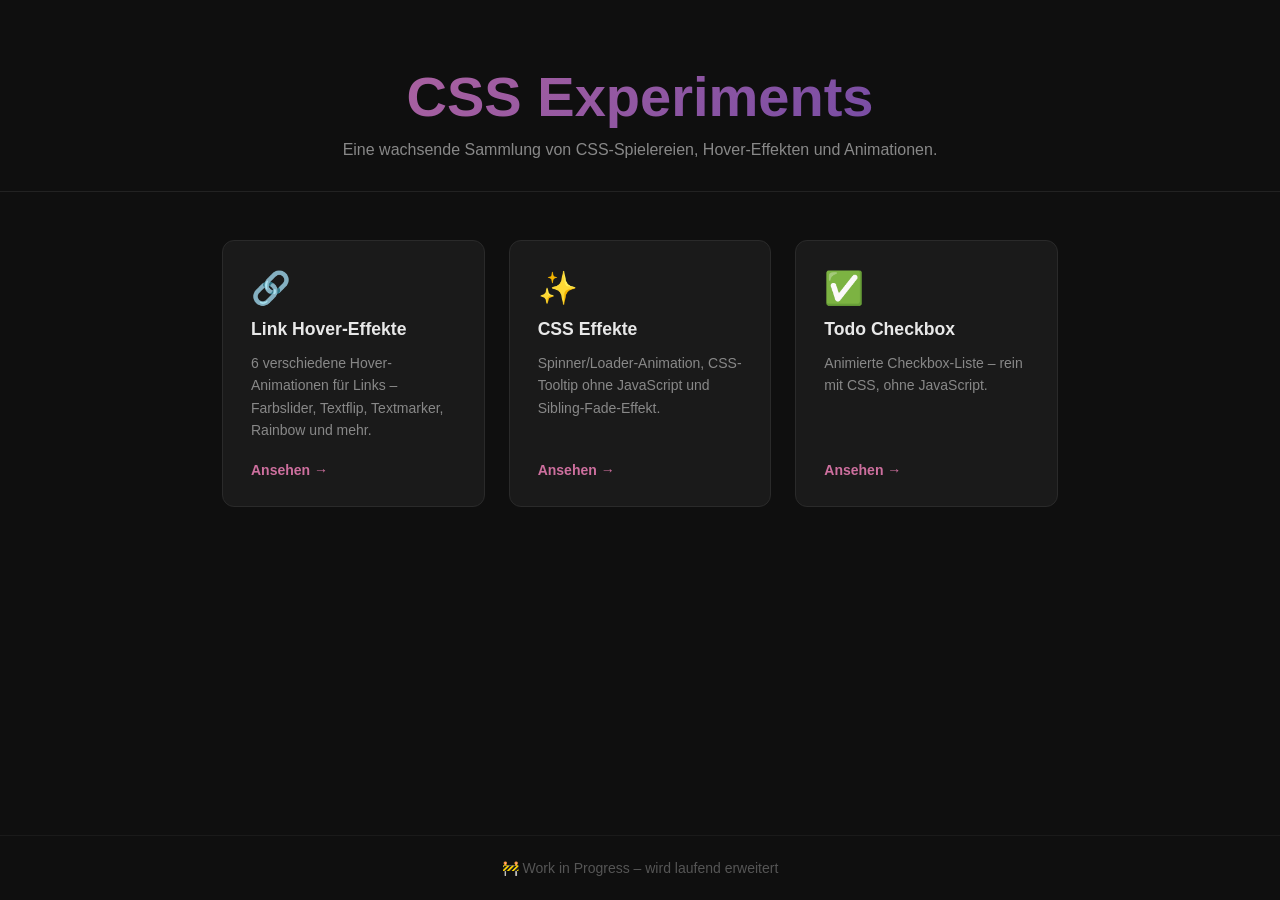
==== index.html @ 3a126f8c "CSS Experiments" ====
<!DOCTYPE html>
<html lang="de">
<head>
    <meta charset="UTF-8">
    <meta name="viewport" content="width=device-width, initial-scale=1.0">
    <title>CSS Experiments</title>
    <link rel="stylesheet" href="index.css">
</head>
<body>

    <header>
        <h1>CSS Experiments</h1>
        <p>Eine wachsende Sammlung von CSS-Spielereien, Hover-Effekten und Animationen.</p>
    </header>

    <main>
        <ul class="card-grid">

            <li class="card">
                <div class="card-icon">🔗</div>
                <h2>Link Hover-Effekte</h2>
                <p>6 verschiedene Hover-Animationen für Links – Farbslider, Textflip, Textmarker, Rainbow und mehr.</p>
                <a href="link-effects/index.html" class="card-link">Ansehen →</a>
            </li>

            <li class="card">
                <div class="card-icon">✨</div>
                <h2>CSS Effekte</h2>
                <p>Spinner/Loader-Animation, CSS-Tooltip ohne JavaScript und Sibling-Fade-Effekt.</p>
                <a href="effects/index.html" class="card-link">Ansehen →</a>
            </li>

            <li class="card">
                <div class="card-icon">✅</div>
                <h2>Todo Checkbox</h2>
                <p>Animierte Checkbox-Liste – rein mit CSS, ohne JavaScript.</p>
                <a href="todo/index.html" class="card-link">Ansehen →</a>
            </li>

        </ul>
    </main>

    <footer>
        <p>🚧 Work in Progress – wird laufend erweitert</p>
    </footer>

</body>
</html>
---- index.css ----
@charset "UTF-8";

* {
    margin: 0;
    box-sizing: border-box;
}

html {
    font-size: 100%;
    scroll-behavior: smooth;
}

body {
    font-family: Arial, Helvetica, sans-serif;
    background-color: #0f0f0f;
    color: #e8e8e8;
    min-height: 100vh;
    display: flex;
    flex-direction: column;
}

/* -------------- */
/* Header */
/* -------------- */

header {
    padding: 4rem 2rem 2rem;
    text-align: center;
    border-bottom: 1px solid #222;
}

header h1 {
    font-size: clamp(2rem, 5vw, 3.5rem);
    margin-bottom: 0.75rem;
    background: linear-gradient(135deg, #cd6f9e, #553fa6);
    background-clip: text;
    -webkit-background-clip: text;
    -webkit-text-fill-color: transparent;
}

header p {
    font-size: 1rem;
    color: #888;
}

/* -------------- */
/* Main */
/* -------------- */

main {
    flex: 1;
    padding: 3rem 2rem;
    max-width: 900px;
    margin: 0 auto;
    width: 100%;
}

/* -------------- */
/* Card Grid */
/* -------------- */

.card-grid {
    list-style: none;
    padding: 0;
    display: grid;
    grid-template-columns: repeat(auto-fill, minmax(240px, 1fr));
    gap: 1.5rem;
}

.card {
    background-color: #1a1a1a;
    border: 1px solid #2a2a2a;
    border-radius: 12px;
    padding: 1.75rem;
    display: flex;
    flex-direction: column;
    gap: 0.75rem;
    transition: border-color 0.3s ease, transform 0.3s ease;
}

.card:hover {
    border-color: #553fa6;
    transform: translateY(-4px);
}

.card-icon {
    font-size: 2rem;
}

.card h2 {
    font-size: 1.1rem;
    color: #e8e8e8;
}

.card p {
    font-size: 0.875rem;
    color: #888;
    line-height: 1.6;
    flex: 1;
}

.card-link {
    display: inline-block;
    margin-top: 0.5rem;
    color: #cd6f9e;
    text-decoration: none;
    font-weight: 700;
    font-size: 0.875rem;
    transition: color 0.3s ease;
}

.card-link:hover {
    color: #553fa6;
}

/* -------------- */
/* Footer */
/* -------------- */

footer {
    text-align: center;
    padding: 1.5rem;
    color: #555;
    font-size: 0.875rem;
    border-top: 1px solid #1a1a1a;
}
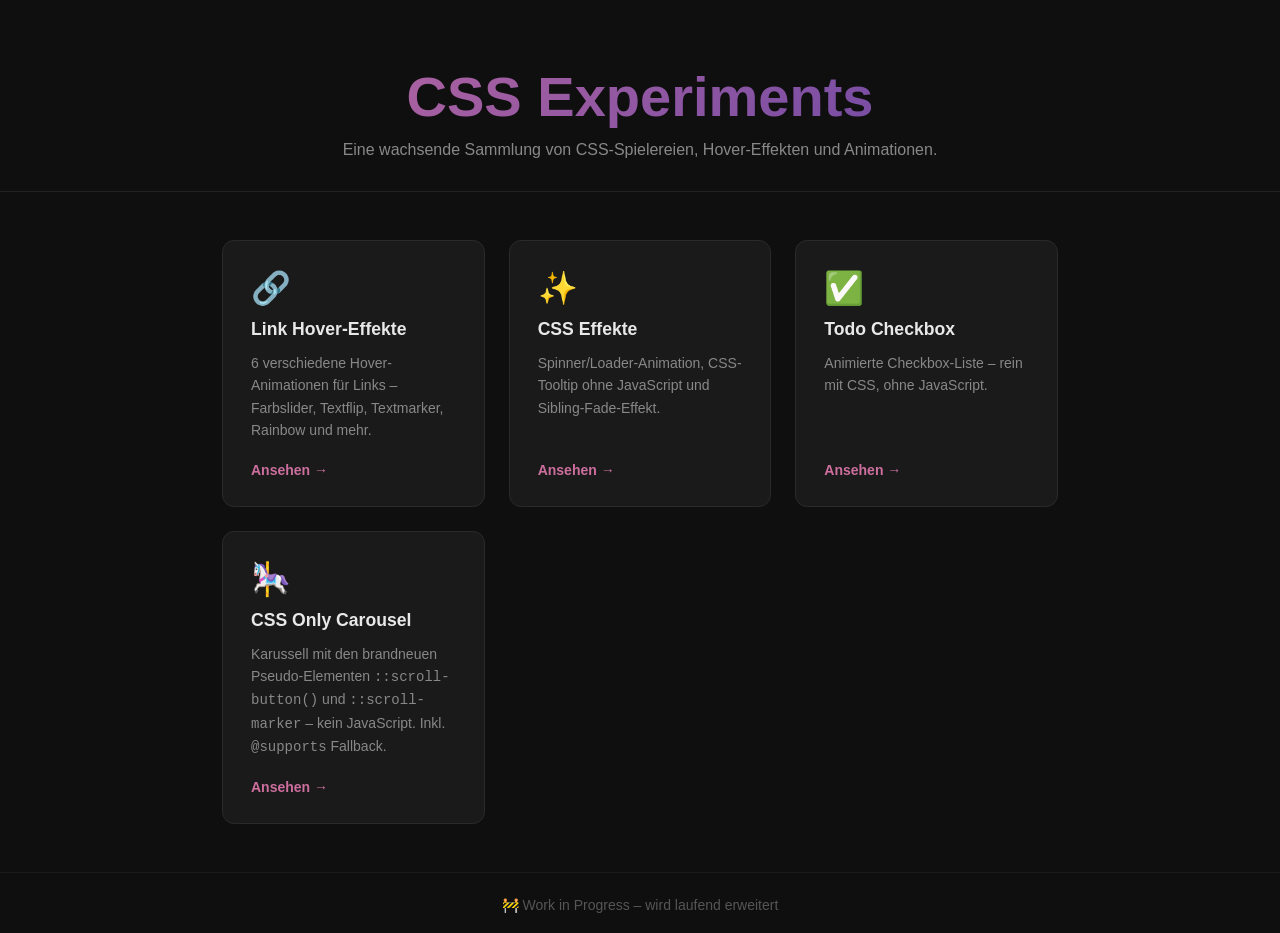
==== commit 16e6e388: "CSS Only Carousel" ====
--- a/index.html
+++ b/index.html
@@ -37,6 +37,13 @@
                 <a href="todo/index.html" class="card-link">Ansehen →</a>
             </li>
 
+            <li class="card">
+                <div class="card-icon">🎠</div>
+                <h2>CSS Only Carousel</h2>
+                <p>Karussell mit den brandneuen Pseudo-Elementen <code>::scroll-button()</code> und <code>::scroll-marker</code> – kein JavaScript. Inkl. <code>@supports</code> Fallback.</p>
+                <a href="carousel/index.html" class="card-link">Ansehen →</a>
+            </li>
+
         </ul>
     </main>
 
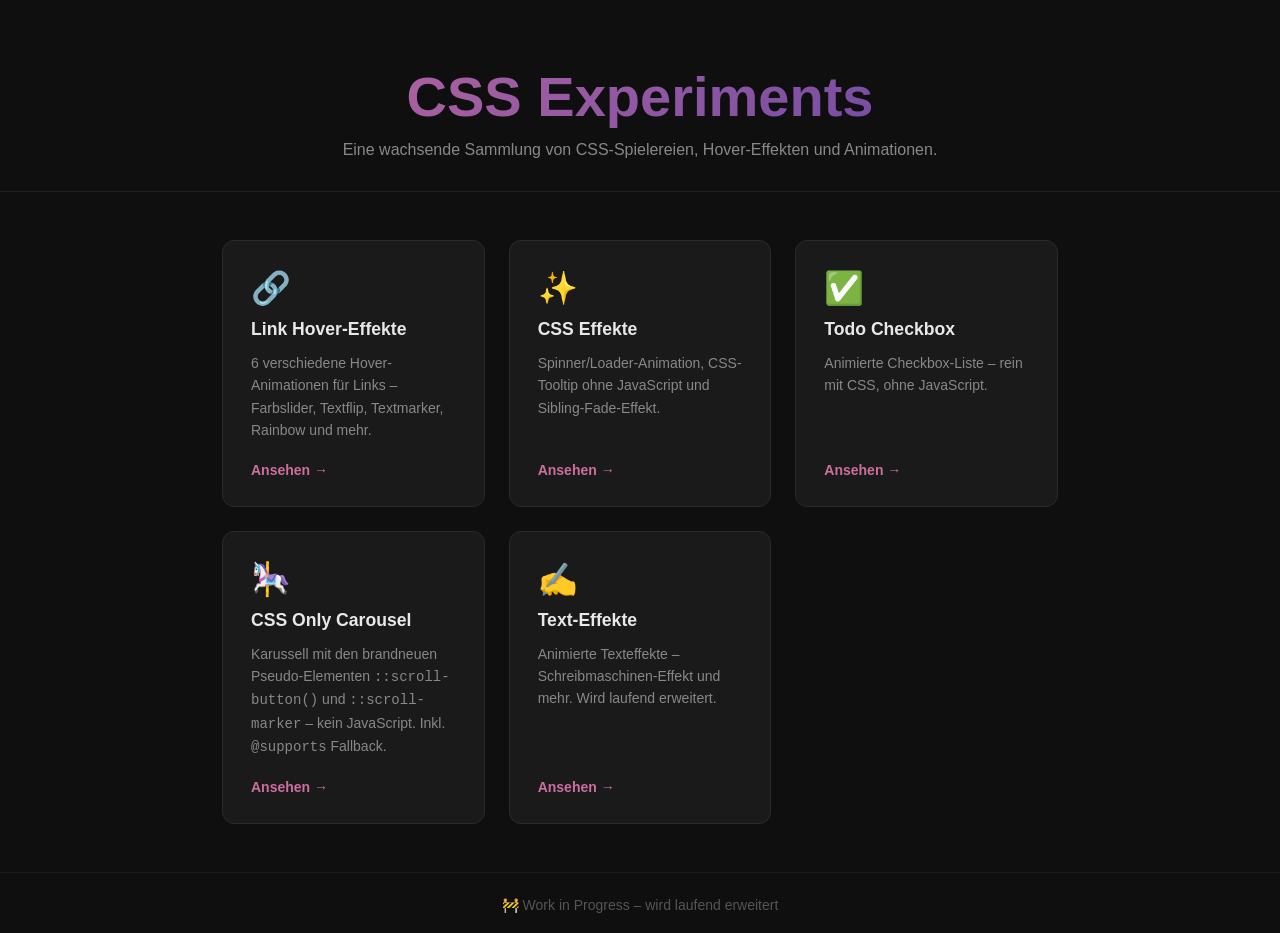
==== commit 628581d1: "Text-Effekte" ====
--- a/index.html
+++ b/index.html
@@ -44,6 +44,13 @@
                 <a href="carousel/index.html" class="card-link">Ansehen →</a>
             </li>
 
+            <li class="card">
+                <div class="card-icon">✍️</div>
+                <h2>Text-Effekte</h2>
+                <p>Animierte Texteffekte – Schreibmaschinen-Effekt und mehr. Wird laufend erweitert.</p>
+                <a href="text-effekte/index.html" class="card-link">Ansehen →</a>
+            </li>
+
         </ul>
     </main>
 
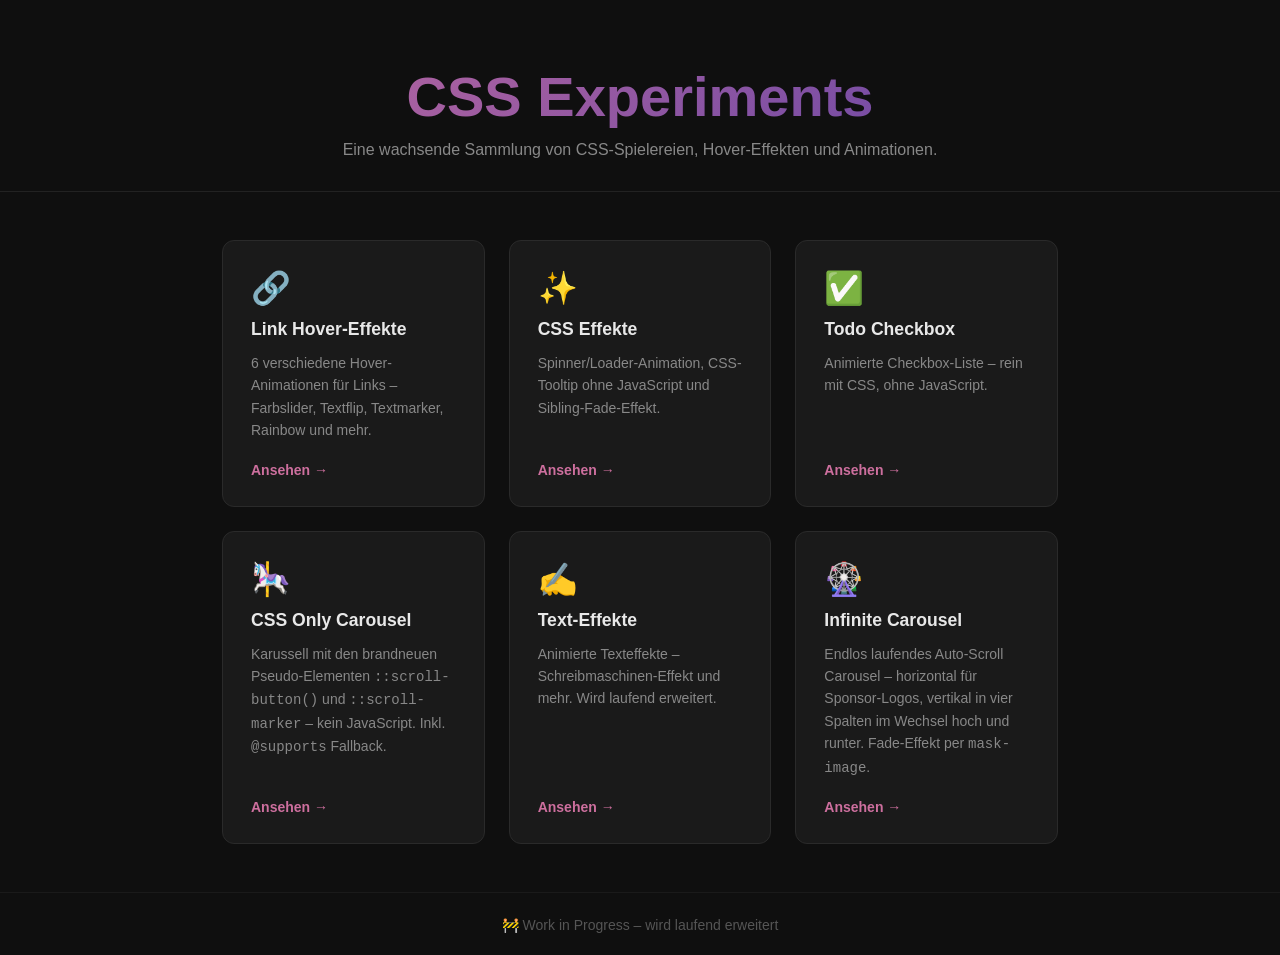
==== commit a88b6554: "Infinite Carousel" ====
--- a/index.html
+++ b/index.html
@@ -51,6 +51,13 @@
                 <a href="text-effekte/index.html" class="card-link">Ansehen →</a>
             </li>
 
+            <li class="card">
+                <div class="card-icon">🎡</div>
+                <h2>Infinite Carousel</h2>
+                <p>Endlos laufendes Auto-Scroll Carousel – horizontal für Sponsor-Logos, vertikal in vier Spalten im Wechsel hoch und runter. Fade-Effekt per <code>mask-image</code>.</p>
+                <a href="infinite-carousel/index.html" class="card-link">Ansehen →</a>
+            </li>
+
         </ul>
     </main>
 
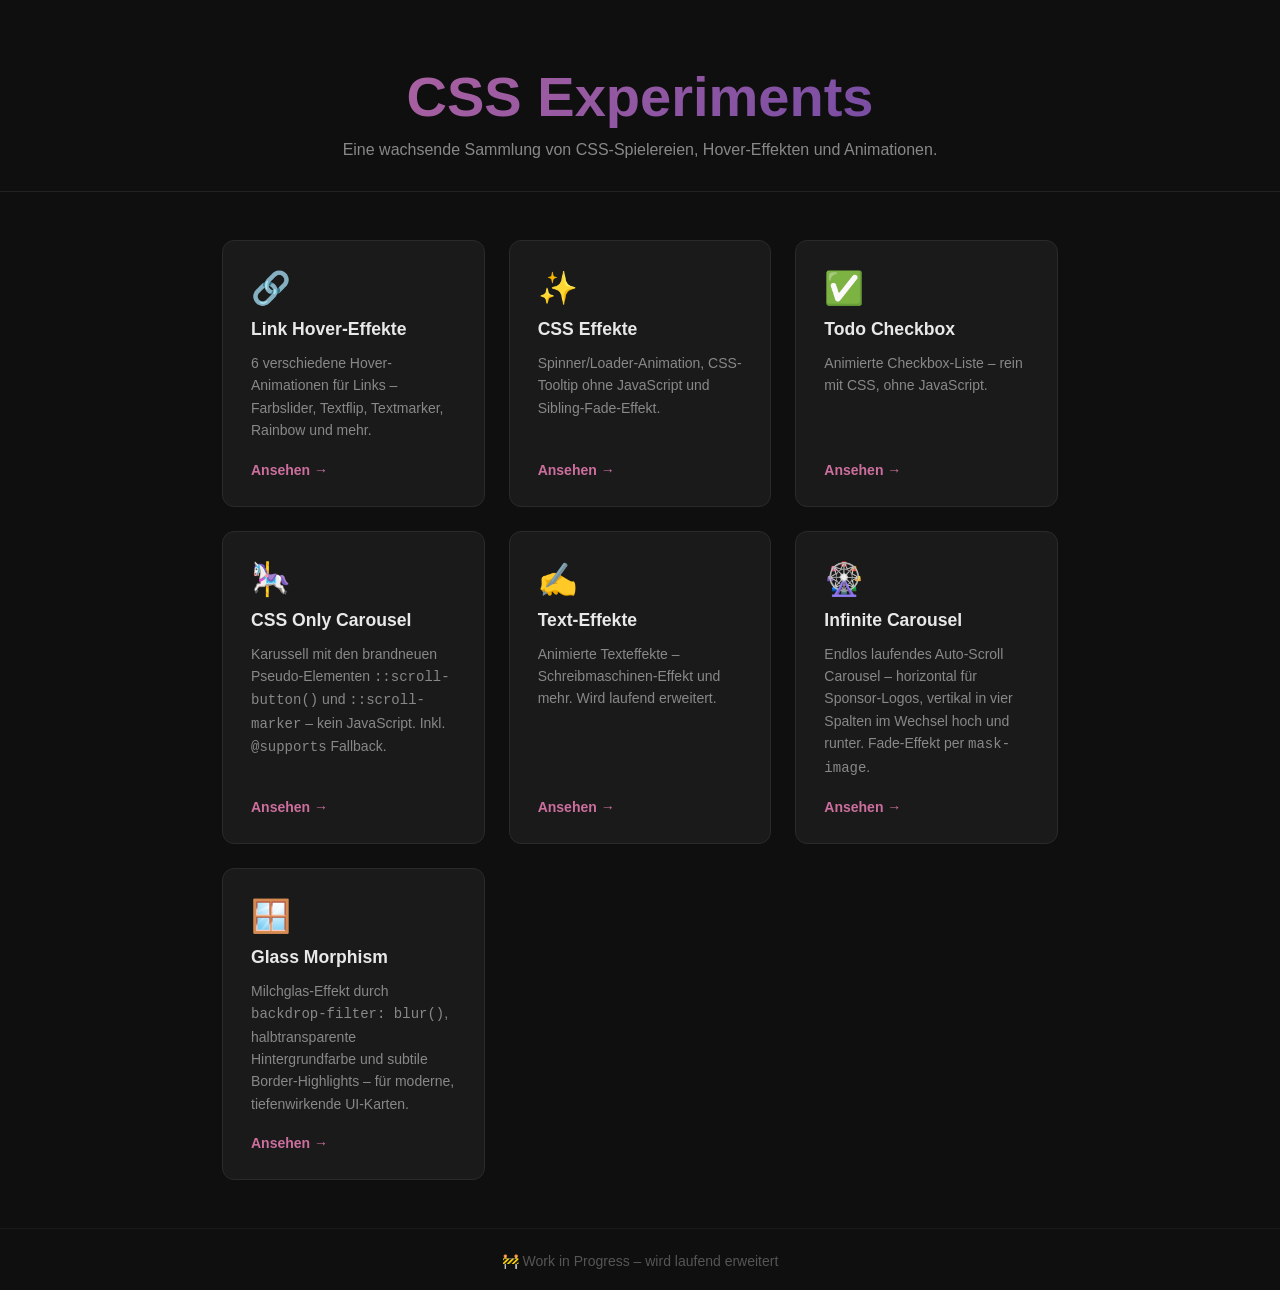
==== commit eeadb0c9: "add Glass Morphism Effect" ====
--- a/index.html
+++ b/index.html
@@ -57,6 +57,12 @@
                 <p>Endlos laufendes Auto-Scroll Carousel – horizontal für Sponsor-Logos, vertikal in vier Spalten im Wechsel hoch und runter. Fade-Effekt per <code>mask-image</code>.</p>
                 <a href="infinite-carousel/index.html" class="card-link">Ansehen →</a>
             </li>
+            <li class="card">
+                 <div class="card-icon">🪟</div>
+                <h2>Glass Morphism</h2>
+                <p>Milchglas-Effekt durch <code>backdrop-filter: blur()</code>, halbtransparente Hintergrundfarbe und subtile Border-Highlights – für moderne, tiefenwirkende UI-Karten.</p>
+                <a href="glass-effect/index.html" class="card-link">Ansehen →</a>
+            </li>
 
         </ul>
     </main>
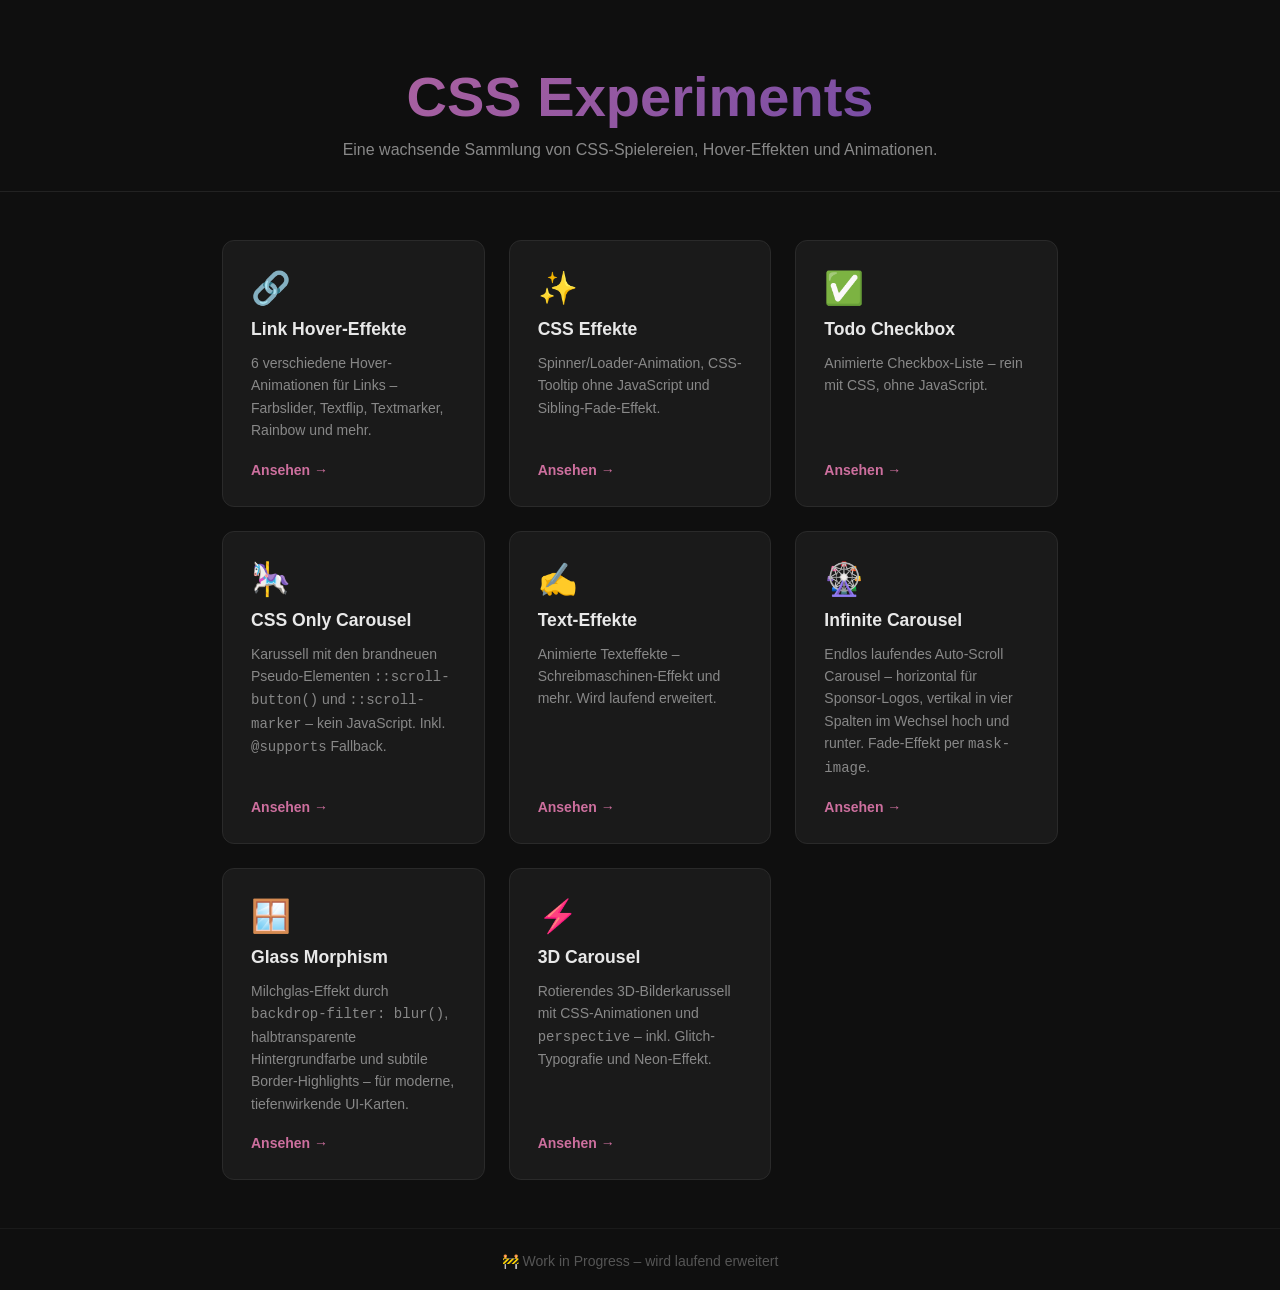
==== commit 7cfaa499: "add 3D Carousel experiment" ====
--- a/index.html
+++ b/index.html
@@ -63,6 +63,12 @@
                 <p>Milchglas-Effekt durch <code>backdrop-filter: blur()</code>, halbtransparente Hintergrundfarbe und subtile Border-Highlights – für moderne, tiefenwirkende UI-Karten.</p>
                 <a href="glass-effect/index.html" class="card-link">Ansehen →</a>
             </li>
+            <li class="card">
+                <div class="card-icon neon">⚡</div>
+                <h2>3D Carousel</h2>
+                <p>Rotierendes 3D-Bilderkarussell mit CSS-Animationen und <code>perspective</code> – inkl. Glitch-Typografie und Neon-Effekt.</p>
+            <a href="3D-Carousel/index.html" class="card-link">Ansehen →</a>
+</li>
 
         </ul>
     </main>
--- a/index.css
+++ b/index.css
@@ -87,6 +87,10 @@
     font-size: 2rem;
 }
 
+.card-icon.neon {
+    filter: hue-rotate(300deg) saturate(5);
+}
+
 .card h2 {
     font-size: 1.1rem;
     color: #e8e8e8;
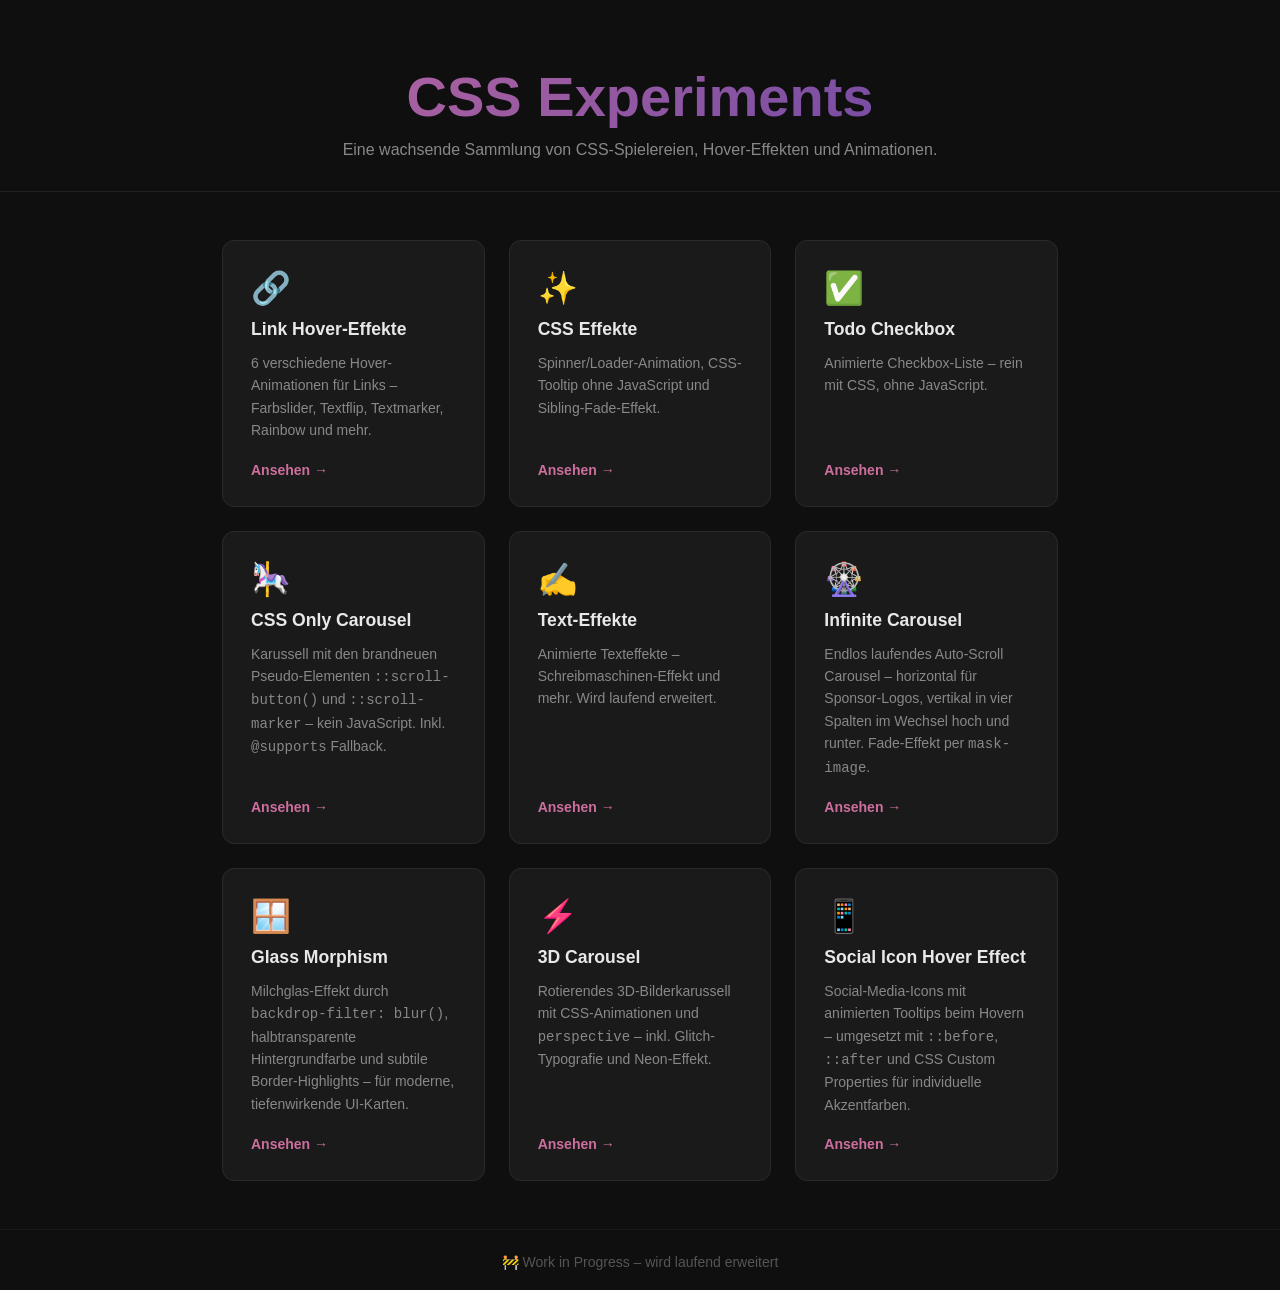
==== commit ea22a4ae: "add social-media – Icon Hover Tooltips mit SCSS & CSS Custom Properties" ====
--- a/index.html
+++ b/index.html
@@ -68,8 +68,13 @@
                 <h2>3D Carousel</h2>
                 <p>Rotierendes 3D-Bilderkarussell mit CSS-Animationen und <code>perspective</code> – inkl. Glitch-Typografie und Neon-Effekt.</p>
             <a href="3D-Carousel/index.html" class="card-link">Ansehen →</a>
-</li>
-
+            </li>
+            <li class="card">
+                <div class="card-icon">📱</div>
+                <h2>Social Icon Hover Effect</h2>
+                <p>Social-Media-Icons mit animierten Tooltips beim Hovern – umgesetzt mit <code>::before</code>, <code>::after</code> und CSS Custom Properties für individuelle Akzentfarben.</p>
+                <a href="social-media/index.html" class="card-link">Ansehen →</a>
+            </li>
         </ul>
     </main>
 
